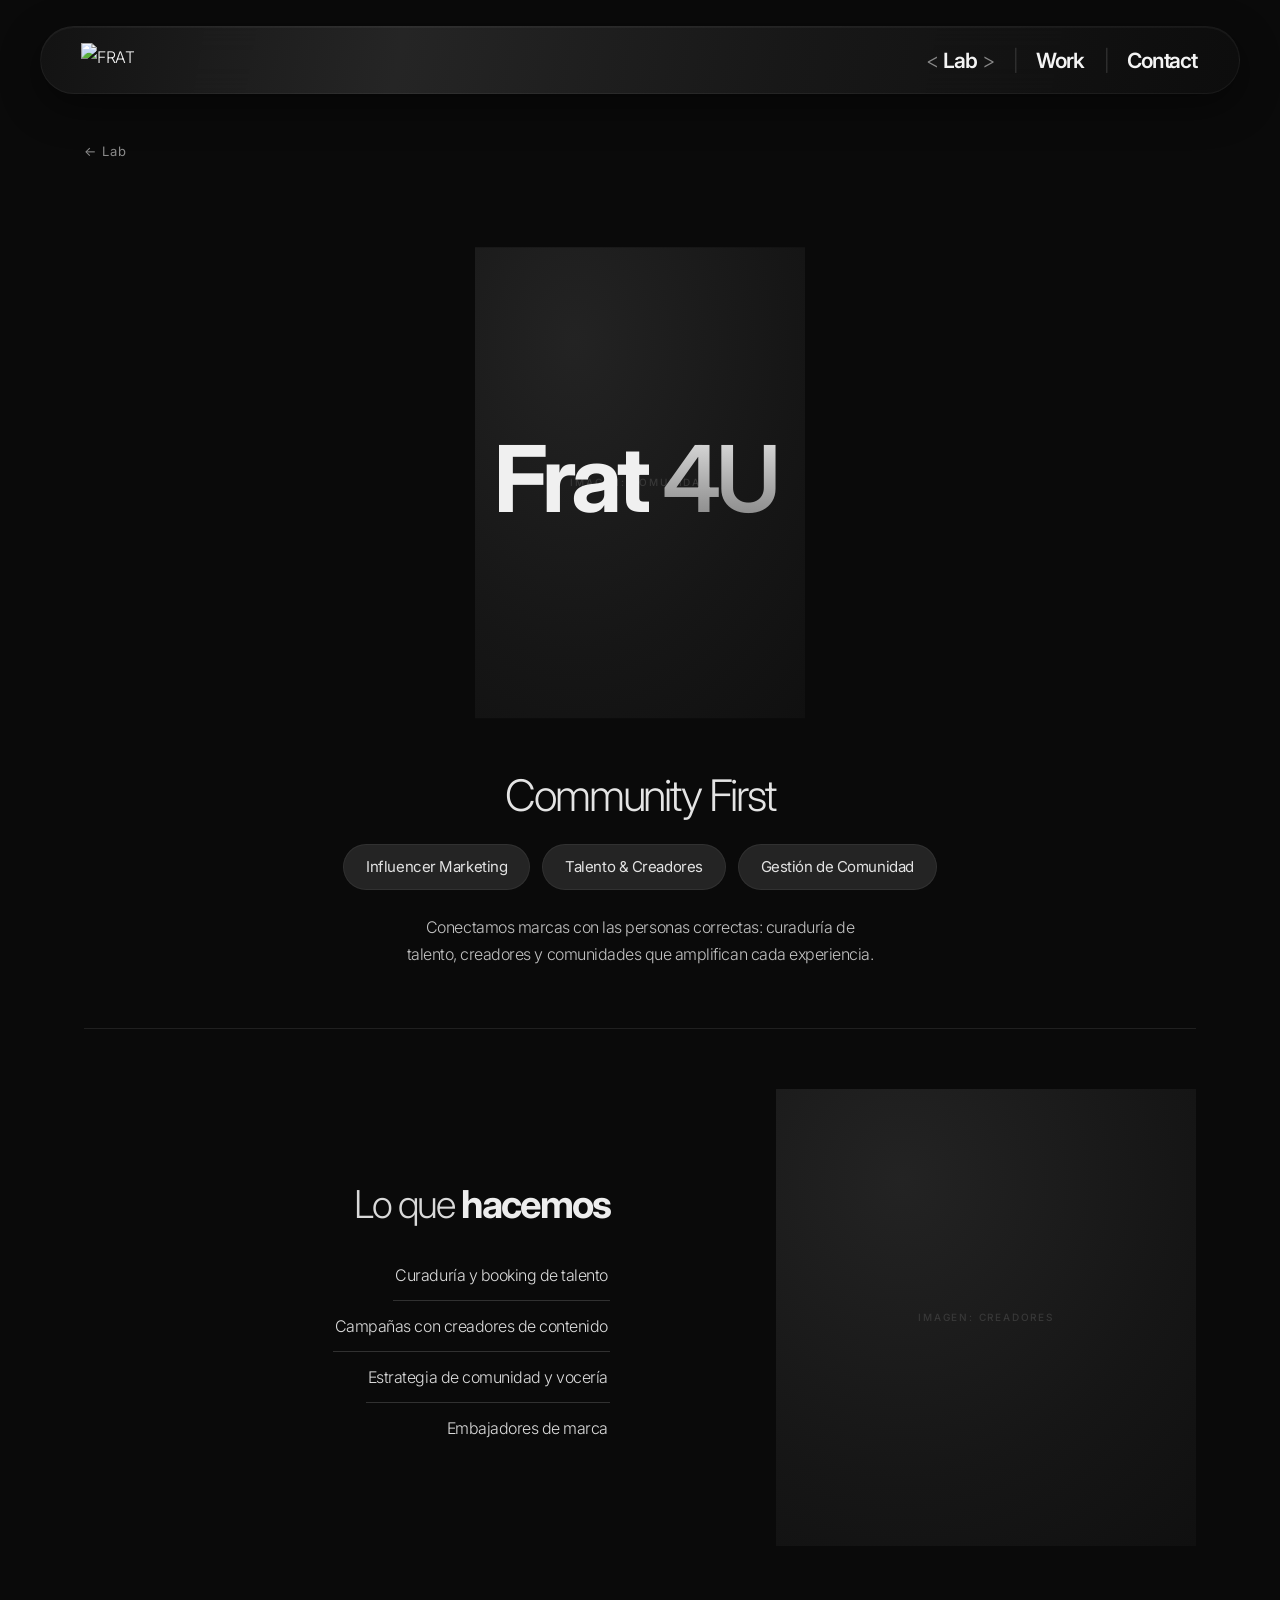
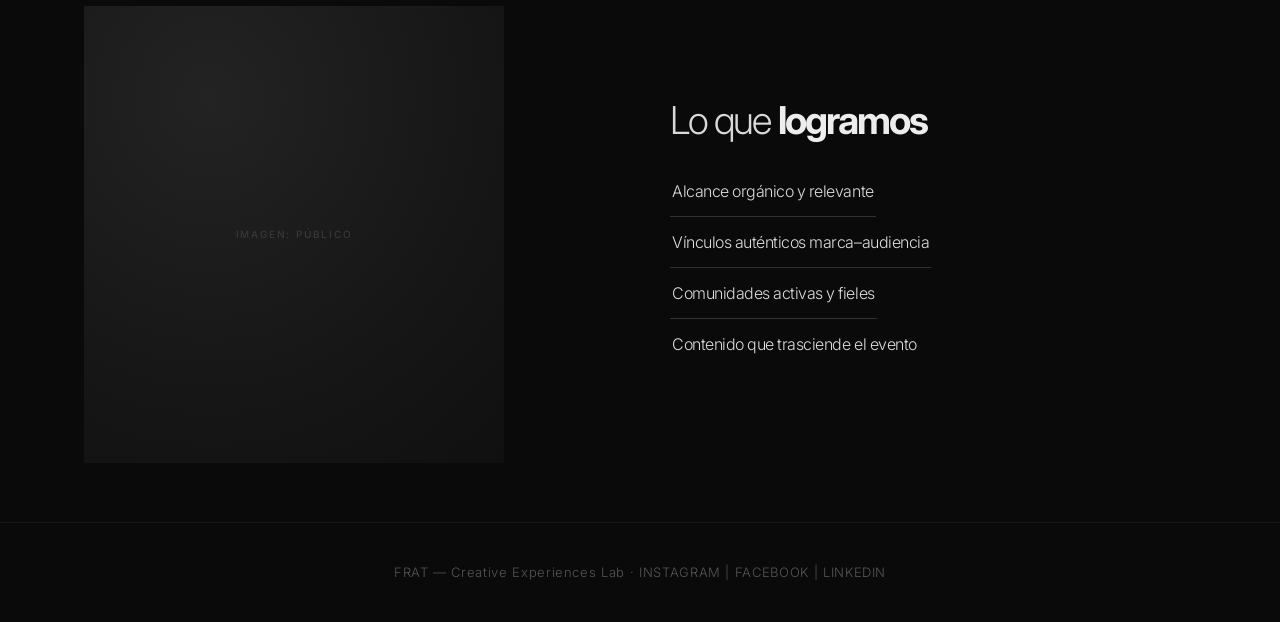
==== lab-4u.html @ 3ee9a026 "Add files via upload" ====
<!DOCTYPE html>
<html lang="es">
<head>
<meta charset="UTF-8" />
<meta name="viewport" content="width=device-width, initial-scale=1.0" />
<title>FRAT — Lab · 4U</title>
<link rel="stylesheet" href="styles.css" />
</head>
<body>

  <header class="topbar">
    <div class="barpill">
      <!-- LOGO FRAT — topbar -->
      <a href="index.html" class="brandlogo"><img src="assets/logo-white.png" alt="FRAT" /></a>
      <nav class="navlinks">
        <a href="lab.html" class="active">Lab</a><span class="sep">|</span>
        <a href="work.html">Work</a><span class="sep">|</span>
        <a href="contact.html">Contact</a>
      </nav>
      <button class="menu-btn" aria-label="Abrir menú">Menu</button>
    </div>
  </header>

  <div class="menu-fullscreen" aria-hidden="true">
    <button class="menu-catcher" aria-label="Cerrar menú" tabindex="-1"></button>
    <div class="menu-left">
      <div class="top">
        <!-- LOGO FRAT — menú fullscreen -->
        <img src="assets/logo-white.png" alt="FRAT" class="logo-img" />
        <button class="close-btn">CLOSE</button>
      </div>
      <nav class="menu-nav">
        <div class="block">
          <div class="m-item"><span class="num">01</span><a href="lab.html" class="t">Lab</a></div>
          <div class="m-sub">
            <a href="lab-events.html">Events</a>
            <a href="lab-artelier.html">Artelier</a>
            <a href="lab-4u.html">4U</a>
            <a href="lab-xp.html">XP</a>
          </div>
        </div>
        <div class="block"><div class="m-item"><span class="num">02</span><a href="work.html" class="t">Work</a></div></div>
        <div class="block"><div class="m-item"><span class="num">03</span><a href="contact.html" class="t">Contact</a></div></div>
      </nav>
      <div class="social-row">
        <a href="#">INSTAGRAM</a> <span>|</span>
        <a href="#">FACEBOOK</a> <span>|</span>
        <a href="#">LINKEDIN</a>
      </div>
    </div>
  </div>


  <!-- ===== FRAT 4U (sin referencia — patrón Artelier) ===== -->
  <div class="lab-back"><a class="back-link" href="lab.html">← Lab</a></div>

  <section class="lab-hero">
    <!-- IMAGEN HERO 4U — comunidad / creadores (portrait) -->
    <div class="ph img" data-label="Imagen: comunidad"></div>
    <h1 class="title"><span class="light">Frat</span> <span class="dim">4U</span></h1>
  </section>

  <div class="wrap lab-intro">
    <h2>Community First</h2>
    <div class="tags">
      <span class="tag">Influencer Marketing</span>
      <span class="tag">Talento &amp; Creadores</span>
      <span class="tag">Gestión de Comunidad</span>
    </div>
    <p class="lead">Conectamos marcas con las personas correctas: curaduría de talento, creadores y comunidades que amplifican cada experiencia.</p>
  </div>

  <div class="wrap"><div class="divider" style="margin-top:50px;"></div></div>

  <div class="wrap feature">
    <div>
      <h3 class="list-title" style="text-align:right;">Lo que <b>hacemos</b></h3>
      <div class="ulist r">
        <span>Curaduría y booking de talento</span>
        <span>Campañas con creadores de contenido</span>
        <span>Estrategia de comunidad y vocería</span>
        <span>Embajadores de marca</span>
      </div>
    </div>
    <!-- IMAGEN 4U HACEMOS — creadores (portrait) -->
    <div class="ph img r" data-label="Imagen: creadores"></div>
  </div>

  <div class="wrap feature" style="padding-top:0;">
    <!-- IMAGEN 4U LOGRAMOS — público (portrait) -->
    <div class="ph img" data-label="Imagen: público"></div>
    <div>
      <h3 class="list-title">Lo que <b>logramos</b></h3>
      <div class="ulist">
        <span>Alcance orgánico y relevante</span>
        <span>Vínculos auténticos marca–audiencia</span>
        <span>Comunidades activas y fieles</span>
        <span>Contenido que trasciende el evento</span>
      </div>
    </div>
  </div>

  <footer class="simple">FRAT — Creative Experiences Lab · INSTAGRAM | FACEBOOK | LINKEDIN</footer>
  <script src="app.js"></script>
</body>
</html>
---- styles.css ----
/* ============================================================
   FRAT — Creative Experiences Lab
   Design System · refinamiento editorial (refs: /refs/*.jpg + brief UX)
   ============================================================
   Typography:
     Titles  → Inter SemiBold 600 | tracking -0.05em | aire editorial
     Display → Inter Bold 700 (titulares gigantes, incl. wordmark hero)
     Text    → Inter Light 300 | tracking -0.03em | line-height amplio
   Color: monocromo estricto (negro / blanco / grises).
   Énfasis sin color: dispositivos tipográficos < contenido >.
   ============================================================ */

@font-face {
  font-family: 'Inter';
  src: url('fonts/Inter-Variable.ttf') format('truetype-variations'),
       url('fonts/Inter-Variable.ttf') format('truetype');
  font-weight: 100 900;
  font-style: normal;
  font-display: swap;
}

:root {
  /* Color */
  --black: #0a0a0a;
  --black-2: #0d0d0d;
  --dark: #141414;
  --dark-2: #1a1a1a;
  --dark-3: #222222;
  --white: #f4f4f4;
  --white-soft: #d6d6d6;
  --gray: #8a8a8a;
  --gray-dim: #5e5e5e;
  /* acento neutro (sustituye al dorado retirado del sistema) */
  --accent: #d6d6d6;

  /* Typography tokens — tracking relajado para ritmo editorial */
  --ls-title: -0.05em;
  --ls-text: -0.03em;
  --lh-title: 1.9;
  --lh-text: 1.75;
  --fw-title: 600;
  --fw-text: 300;


  /* Layout */
  --wrap: 1200px;
  --pad: 44px;
  --ease: cubic-bezier(.22,1,.36,1);

  /* Legacy alias */
  --ls: var(--ls-title);
}

/* ============ RESET ============ */
*, *::before, *::after { margin: 0; padding: 0; box-sizing: border-box; }
html { scroll-behavior: smooth; }

body {
  font-family: 'Inter', sans-serif;
  font-weight: var(--fw-text);
  background: var(--black);
  color: var(--white);
  letter-spacing: var(--ls-text);
  line-height: var(--lh-text);
  -webkit-font-smoothing: antialiased;
  -moz-osx-font-smoothing: grayscale;
}

a { color: inherit; text-decoration: none; }
img { display: block; max-width: 100%; }
button { font-family: inherit; }

/* ============ Utility ============ */
.wrap { max-width: var(--wrap); margin: 0 auto; padding: 0 var(--pad); }
.section { padding-block: 110px; }
.divider { border-top: 1px solid rgba(255,255,255,0.09); }
.center { text-align: center; }
.chev {
  text-align: center; color: #777; font-size: 26px; margin: 38px 0;
  letter-spacing: 0; line-height: 1;
}

/* ============ Placeholder (fotos no disponibles — NO inventar) ============ */
.ph {
  background: radial-gradient(120% 120% at 30% 20%, #232323 0%, #161616 55%, #0e0e0e 100%);
  position: relative; overflow: hidden;
}
.ph::after {
  content: attr(data-label);
  position: absolute; inset: 0;
  display: flex; align-items: center; justify-content: center;
  font-size: 10px; font-weight: 500; letter-spacing: 0.18em;
  text-transform: uppercase; color: #383838; text-align: center; padding: 8px;
}

.logo-img { height: 38px; width: auto; display: block; }

/* Imágenes reales que sustituyen a un placeholder .ph.img:
   llenan exactamente la misma caja (mismo tamaño/posición). */
img.img { object-fit: cover; width: 100%; height: 100%; display: block; }


/* ================================================================
   TYPOGRAPHY — globals
   ================================================================ */
h1, h2, h3, .h-big, .page-title, .cred-title,
.proj-title, .awards-big, .gallery-title, .hl-title,
.lab-hero .title, .list-title {
  font-weight: var(--fw-title);
  letter-spacing: var(--ls-title);
  line-height: var(--lh-title);
}

p, .lead, .lead-sub, .mini-list, .cred-card p,
.awards-desc, .proj-meta, .legal span {
  font-weight: var(--fw-text);
  letter-spacing: var(--ls-text);
  line-height: var(--lh-text);
}


/* ================================================================
   TOP NAVIGATION BAR  (ref: WEB_home, WEB_Contact, WEB_evento)
   Pill flotante: logo izq · Lab | Work | Contact der.
   ================================================================ */
.topbar {
  position: sticky; top: 0; z-index: 60;
  padding: 26px 40px;
}
.topbar.over { position: absolute; top: 0; left: 0; right: 0; z-index: 70; }

.barpill {
  display: flex; justify-content: space-between; align-items: center;
  padding: 16px 40px;
  border-radius: 60px;
  background: linear-gradient(100deg,
    rgba(20,20,20,.94) 0%,
    rgba(42,42,42,.86) 30%,
    rgba(26,26,26,.88) 62%,
    rgba(14,14,14,.92) 100%);
  border: 1px solid rgba(255,255,255,0.05);
  box-shadow: 0 12px 40px rgba(0,0,0,0.45), inset 0 1px 0 rgba(255,255,255,0.04);
  backdrop-filter: blur(16px);
  -webkit-backdrop-filter: blur(16px);
}

/* LOGO FRAT — barra de navegación (assets/logo-white.png) */
.barpill .brandlogo { display: inline-flex; align-items: center; cursor: pointer; }
.barpill .brandlogo img { height: 34px; width: auto; transition: opacity .2s; }
.barpill .brandlogo:hover img { opacity: .8; }

.barpill .navlinks {
  display: flex; align-items: center; gap: 18px;
  font-size: 21px;
  font-weight: var(--fw-title);
  letter-spacing: var(--ls-title);
  line-height: 1;
}
.barpill .navlinks a { color: var(--white); transition: color .15s, opacity .15s; padding-right: .08em; }
.barpill .navlinks a:hover { opacity: .65; }
/* estado activo: dispositivo tipográfico < link > en lugar de color */
.barpill .navlinks a.active::before { content: '< '; color: #8a8a8a; font-weight: 300; }
.barpill .navlinks a.active::after { content: ' >'; color: #8a8a8a; font-weight: 300; }
.barpill .navlinks .sep { color: rgba(255,255,255,0.22); font-weight: 200; user-select: none; }

/* Botón "Menu" — móvil (ref: WEB_ evento_mobile) */
.menu-btn {
  display: none;
  background: transparent; border: none; cursor: pointer;
  color: var(--white);
  font-size: 20px; font-weight: var(--fw-title);
  letter-spacing: var(--ls-title); line-height: 1;
}


/* ================================================================
   MENÚ FULLSCREEN  (ref: WEB_home_menu + WEB_ Burguer menu_mobile)
   Panel blanco izquierdo ~37.5%; el resto deja ver la página.
   ================================================================ */
.menu-fullscreen {
  position: fixed; inset: 0; z-index: 200;
  pointer-events: none;
  visibility: hidden;
  transition: visibility 0s .6s;
}
.menu-fullscreen.open {
  pointer-events: auto; visibility: visible;
  transition: visibility 0s 0s;
}

/* zona derecha: clic para cerrar (la página queda visible detrás) */
.menu-catcher {
  position: absolute; inset: 0;
  background: transparent; border: none; cursor: default;
}

.menu-left {
  position: absolute; top: 0; left: 0; bottom: 0;
  width: 37.5%; min-width: 480px;
  background: #fafafa;
  color: #0d0d0d;
  padding: 44px 56px 40px;
  display: flex; flex-direction: column;
  transform: translateX(-102%);
  transition: transform .6s var(--ease);
  box-shadow: 40px 0 90px rgba(0,0,0,.35);
}
.menu-fullscreen.open .menu-left { transform: translateX(0); }

.menu-left .top { display: flex; justify-content: space-between; align-items: flex-start; }
/* LOGO FRAT — menú (negro sobre panel blanco) */
.menu-left .top .logo-img { height: 56px; filter: brightness(0); }
.menu-left .top .close-btn {
  font-weight: var(--fw-title); font-size: 17px;
  letter-spacing: .04em; cursor: pointer;
  color: #b9b9b9;
  background: none; border: none;
  margin-top: 14px;
  transition: color .2s;
}
.menu-left .top .close-btn:hover { color: #0d0d0d; }

.menu-left .menu-nav { margin-top: 12vh; flex: 1; }
.menu-left .menu-nav .block + .block { margin-top: 26px; }

.menu-left .m-item { display: flex; align-items: flex-start; gap: 20px; }
.menu-left .m-item .num {
  font-size: 26px; font-weight: 300; color: #c4c4c4;
  letter-spacing: var(--ls-text); margin-top: 22px; line-height: 1;
}
.menu-left .m-item .t {
  font-size: clamp(58px, 6vw, 86px);
  font-weight: 700;
  line-height: .98;
  letter-spacing: var(--ls-title);
  color: #0d0d0d;
  padding-right: .1em;
  transition: color .2s;
}
.menu-left .m-item .t:hover { color: #6f6f6f; }

.menu-left .m-sub {
  margin-left: 46px; margin-top: 8px;
  display: flex; flex-direction: column; gap: 4px;
}
.menu-left .m-sub a {
  font-size: 23px;
  font-weight: 500;
  letter-spacing: -0.02em;
  text-transform: uppercase;
  color: #111;
  width: fit-content;
  line-height: 1.35;
  transition: color .15s;
}
.menu-left .m-sub a:hover { color: #8a8a8a; }

.menu-left .social-row {
  margin-top: auto;
  display: flex; gap: 16px; align-items: center;
  font-weight: 400; font-size: 17px; letter-spacing: .02em;
  color: #c0c0c0;
}
.menu-left .social-row span { color: #d8d8d8; font-weight: 200; }
.menu-left .social-row a { color: #c0c0c0; transition: color .2s; }
.menu-left .social-row a:hover { color: #0d0d0d; }


/* ================================================================
   HOME — HERO  (ref: WEB_home)
   ================================================================ */
/* Hero a pantalla completa: la imagen de fondo cubre el 100% del viewport */
.home-hero {
  position: relative;
  height: 100vh;
  height: 100svh;
  min-height: 600px;
  overflow: hidden;
}
/* IMAGEN FONDO HERO — cubre todo (object-fit:cover si se usa <img>) */
.home-hero .bg { position: absolute; inset: 0; background-size: cover; background-position: center; }
/* Tratamiento de contraste: scrim superior (nav) + claridad central +
   degradado inferior + viñeta. Garantiza legibilidad con cualquier foto. */
.home-hero .bg::after {
  content: '';
  position: absolute; inset: 0;
  background:
    linear-gradient(to bottom,
      rgba(10,10,10,.58) 0%,
      rgba(10,10,10,.18) 26%,
      rgba(10,10,10,.30) 58%,
      rgba(10,10,10,.92) 100%),
    radial-gradient(125% 85% at 50% 46%, transparent 38%, rgba(10,10,10,.50) 100%);
}
/* Lockup unificado y centrado: wordmark + tagline como una sola
   composición, equilibrada en el centro exacto del hero */
.home-hero .hero-lockup {
  position: absolute;
  left: clamp(20px, 4vw, 80px); right: clamp(20px, 4vw, 80px);
  top: 52%;                         /* centrado óptico (no matemático) */
  transform: translateY(-50%);
  z-index: 2;
  display: flex;
  justify-content: center;
  align-items: flex-end;
  gap: clamp(44px, 7vw, 130px);
}
/* Wordmark Inter — sólido, nítido, anclaje visual de la homepage */
.home-hero .giant {
  font-size: clamp(140px, 21vw, 320px);
  font-weight: 700;
  line-height: .8;
  letter-spacing: var(--ls-title);
  color: #f0f0f0;
  user-select: none;
  padding-right: .08em;
}
.home-hero .tagline {
  max-width: 320px;
  padding-bottom: clamp(14px, 2.6vw, 44px);
}
.home-hero .tagline h2 {
  font-size: clamp(24px, 2.1vw, 31px);
  font-weight: var(--fw-title);
  line-height: 1.16;
  letter-spacing: var(--ls-title);
}
.home-hero .tagline p {
  margin-top: 14px;
  font-size: 13.5px;
  line-height: 1.7;
  color: #bdbdbd;
}
.home-hero .chev-link {
  position: absolute;
  left: 50%; bottom: 30px;          /* invitación clara a seguir bajando */
  transform: translateX(-50%);
  z-index: 3;
  color: rgba(255,255,255,.4);
  font-size: 30px; line-height: 1;
  transition: color .2s;
}
.home-hero .chev-link:hover { color: rgba(255,255,255,.8); }

/* ================================================================
   HOME — THIS IS FRAT  (split inmersivo 35% contenido / 65% imagen)
   Manifiesto editorial: tipografía protagonista + fotografía a sangre.
   ================================================================ */
/* Conjunto texto+imagen centrado en la página, con separación moderada
   entre ambos (no pegados a los bordes). */
.this-frat {
  display: flex;
  align-items: center;
  justify-content: center;
  gap: clamp(48px, 6vw, 110px);
  max-width: 1240px;
  margin: 0 auto;
  padding-inline: var(--pad);
  min-height: 86vh;
}
/* Bloque de texto: ancho suficiente para titular en 1 línea / cuerpo en 2. */
.this-frat .tf-content {
  flex: 0 1 640px;
  max-width: 640px;
}
.this-frat .head { display: flex; align-items: center; gap: 26px; }
/* LOGO THIS IS FRAT — assets/logo-white.png */
.this-frat .head .logo-img { height: 54px; }
.this-frat h2 {
  font-size: clamp(52px, 5.4vw, 92px);
  font-weight: var(--fw-text);
  color: #b9b9b9;
  line-height: 1;
  white-space: nowrap;
}
.this-frat h2 b { font-weight: 700; color: #ededed; }
.this-frat .lead-strong {
  font-size: clamp(19px, 1.7vw, 25px);
  font-weight: var(--fw-title);
  letter-spacing: var(--ls-title);
  line-height: 1.65;
  margin-top: clamp(30px, 4vh, 50px);
  color: #f0f0f0;
  width: max-content;         /* titular en 1 sola línea cuando cabe */
  max-width: 100%;            /* envuelve solo si la columna es muy estrecha */
}
.this-frat .lead-sub {
  font-size: 16px;
  line-height: 1.6;           /* interlineado más ajustado (antes 2) */
  letter-spacing: -0.02em;
  color: #a8a8a8;
  margin-top: 10px;           /* agrupado junto al titular, como la referencia */
  max-width: 600px;           /* cuerpo en 2 líneas en escritorio */
}
/* IMAGEN THIS IS FRAT — fotografía contenida (marco editorial),
   centrada verticalmente, con márgenes visibles en los 4 lados.
   Ocupa ~65% del área derecha; no es un panel a sangre. */
.this-frat .tf-media {
  position: relative;
  flex: 0 0 auto;
  width: clamp(340px, 32vw, 440px);
}
.this-frat .tf-media .img {
  position: relative;
  width: 100%;
  aspect-ratio: 4 / 5;
  height: auto;            /* conserva la proporción aunque sea <img class="img"> */
  will-change: transform;
}

/* ================================================================
   HOME — CREDENCIALES  (5 tarjetas full-width)
   ================================================================ */
.cred-title {
  text-align: center;
  font-size: clamp(56px, 8.5vw, 110px);
  font-weight: 700;
  color: #d4d4d4;
  padding: 40px 0 56px;
  line-height: 1;
}
/* Carrusel infinito de credenciales: pausa al hover, scale sutil.
   Sistema uniforme: TODAS las tarjetas miden lo mismo aunque el
   texto ocupe una o dos líneas (zona de caption de altura fija). */
.cred-strip { padding: 0 0 50px; }
.cred-card {
  position: relative;
  border-radius: 6px;
  overflow: hidden;
  background: var(--dark-2);
  width: clamp(250px, 23vw, 330px);
  height: 392px;
  flex: none;
  display: flex; flex-direction: column;
  transition: transform .55s var(--ease);
}
.cred-card:hover { transform: scale(1.035); }
.cred-card .img { flex: 1; min-height: 0; }
.cred-card p {
  height: 122px;
  flex: none;
  display: flex; align-items: center; justify-content: center;
  padding: 0 26px;
  font-size: 12.5px;
  line-height: 1.9;
  letter-spacing: -0.01em;
  color: #9d9d9d;
  text-align: center;
  background: #121212;
}
.cred-card p b { color: #e8e8e8; font-weight: 600; }

/* ================================================================
   HOME — FRIENDS & FAMILY  (muro de marcas vivo, 3 filas infinitas)
   ================================================================ */
.ff-wall { padding-block: 130px 140px; overflow: hidden; }
.ff-wall .ff-head {
  display: flex; justify-content: space-between; align-items: flex-end;
  gap: 30px; margin-bottom: 80px; flex-wrap: wrap;
}
.ff-wall .ff-kicker {
  font-size: 14px; font-weight: 400;
  letter-spacing: .3em; text-transform: uppercase;
  color: #8a8a8a; line-height: 1.6; max-width: 300px;
}
.ff-wall h2 {
  text-align: right;
  font-size: clamp(58px, 9vw, 118px);
  font-weight: var(--fw-text);
  line-height: .94;
  color: #c9c9c9;
  padding-right: .06em;
}
.ff-wall h2 b { font-weight: 700; color: #f2f2f2; }

/* ----------------------------------------------------------------
   SISTEMA DE MARCAS — slots de logo (74 marcas en 3 carruseles)
   Cada .brand-slot tiene una CAJA UNIFORME (mismo footprint para
   todos); la imagen se ajusta con object-fit:contain sin deformar.
   Para añadir una marca: clonar un <span class="brand-slot"> con su
   <img src="assets/brands/<CATEGORIA>/...webp">. Sin tocar JS.
   ---------------------------------------------------------------- */
.brand-row + .brand-row { margin-top: clamp(26px, 3.2vw, 50px); }
.brand-row .mq-track > .brand-slot { margin-right: clamp(38px, 4.6vw, 82px); }
.brand-slot {
  display: inline-flex; align-items: center; justify-content: center;
  flex: 0 0 auto;
  height: clamp(64px, 6.2vw, 78px);   /* alto de fila (cabe el realce sin recortar) */
  opacity: .68;
  transition: opacity .4s var(--ease), transform .4s var(--ease);
}
.brand-slot:hover { opacity: 1; transform: scale(1.06); }
/* el ancho/alto efectivo de cada logo lo fija app.js (área óptica +
   compensación). max-height 100% evita recortes; fallback contain. */
.brand-slot img {
  max-height: 100%; max-width: 240px; width: auto; height: auto;
  object-fit: contain; display: block;
}

/* ================================================================
   HOME — LAB FRAT
   ================================================================ */
.labfrat {
  display: grid;
  grid-template-columns: 170px 1fr 360px;
  gap: 50px;
  align-items: center;
  padding-block: 110px 140px;
}
.labfrat .label {
  font-size: 24px;
  font-weight: var(--fw-text);
  letter-spacing: var(--ls-text);
  color: #9a9a9a;
}
.labfrat .label b { color: #e6e6e6; font-weight: var(--fw-title); margin-left: 6px; }
.labfrat .list a {
  display: block;
  font-size: clamp(50px, 6.4vw, 92px);
  font-weight: 700;
  line-height: 1.04;
  letter-spacing: var(--ls-title);
  padding-right: .1em;
  transition: color .2s;
}
/* Estado inicial neutro: ningún servicio aparece seleccionado */
.labfrat .list a { color: #7d7d7d; }
.labfrat .list a:hover { color: var(--white); }
.labfrat .img { height: 440px; width: 100%; max-width: 320px; }

/* Área de preview (contenedor derecho): capas que cruzan en fundido */
.labfrat-preview { position: relative; overflow: hidden; }
.labfrat-preview .lf-slide {
  position: absolute; inset: 0; margin: 0;
  opacity: 0; visibility: hidden;
  transition: opacity .55s var(--ease), visibility 0s .55s;
}
.labfrat-preview .lf-slide.is-active {
  opacity: 1; visibility: visible;
  transition: opacity .55s var(--ease), visibility 0s 0s;
}
/* la imagen va POR ENCIMA del placeholder (que queda solo como fallback) */
.labfrat-preview .lf-slide img {
  position: absolute; inset: 0; z-index: 1;
  width: 100%; height: 100%; object-fit: cover; display: block;
}
.labfrat-preview .lf-slide .ph { position: absolute; inset: 0; z-index: 0; }

/* ================================================================
   HOME — CONTACT FOOTER  (banda gris + fila legal)
   ================================================================ */
.contact-foot { padding: 40px 14px 0; }
.contact-foot .band {
  background: linear-gradient(180deg, #1e1e1e 0%, #161616 100%);
  border-radius: 14px 14px 0 0;
  padding: 64px 70px 70px;
  display: flex;
  justify-content: space-between;
  align-items: flex-start;
  gap: 30px;
}
/* LOGO FRAT — footer contact */
.contact-foot .logo-img { height: 52px; margin-top: 14px; }
.contact-foot .c-main { display: flex; align-items: flex-start; gap: 26px; }
.contact-foot h2 {
  font-size: clamp(48px, 5.8vw, 78px);
  font-weight: 700;
  line-height: .95;
  color: #e8e8e8;
}
.contact-foot h2 .thin { font-weight: var(--fw-text); color: #b9b9b9; font-size: .62em; }
.contact-foot h2 .arr { font-weight: 300; color: #cfcfcf; font-size: .55em; vertical-align: .12em; }
.contact-foot .sub {
  font-size: 21px; font-weight: var(--fw-title);
  letter-spacing: var(--ls-title); line-height: 1.2;
  color: #f0f0f0;
  margin-top: 2px;
}
.contact-foot .mail {
  display: flex; align-items: baseline; gap: 12px;
  margin-top: 22px; max-width: 380px;
}
.contact-foot .mail span { font-size: 12px; letter-spacing: .05em; color: #9a9a9a; white-space: nowrap; }
.contact-foot .mail .line {
  flex: 1;
  border: none; border-bottom: 1px solid #555;
  background: transparent; color: var(--white);
  padding: 4px 0;
  font-family: inherit; font-size: 15px;
  letter-spacing: var(--ls-text);
  min-width: 180px;
}
.contact-foot .mail .line:focus { outline: none; border-color: #cfcfcf; }
.contact-foot .social-link {
  font-size: 16px; font-weight: 400;
  letter-spacing: .02em; color: #cfcfcf;
  margin-top: 20px;
  transition: color .15s;
}
.contact-foot .social-link:hover { color: var(--white); }
.contact-foot .legal {
  border-top: 1px solid rgba(255,255,255,.08);
  display: flex; justify-content: space-between;
  gap: 20px; padding: 20px 30px 26px;
  font-size: 12px; color: #8a8a8a;
  flex-wrap: wrap;
  background: #0d0d0d;
}
.contact-foot .legal b { color: #b5b5b5; font-weight: 500; }


/* ================================================================
   LAB — HERO  (ref: WEB_frat events / WEB_frat artelier)
   Imagen portrait centrada + título superpuesto.
   ================================================================ */
.lab-hero { position: relative; text-align: center; padding-block: 90px 10px; }
.lab-hero .img {
  width: min(330px, 64vw);
  aspect-ratio: 0.7;
  margin: 0 auto;
}
.lab-hero .title {
  position: absolute;
  left: 50%; top: 50%;
  transform: translate(-50%, -18%);
  width: 100%;
  font-size: clamp(54px, 7.2vw, 104px);
  font-weight: 700;
  line-height: 1;
  letter-spacing: var(--ls-title);
  white-space: nowrap;
  z-index: 2;
  padding-right: .1em;
}
.lab-hero .title .light { color: #f0f0f0; }
.lab-hero .title .dim {
  font-weight: 600;
  background: linear-gradient(180deg, #e9e9e9 0%, #9a9a9a 70%, #7d7d7d 100%);
  -webkit-background-clip: text; background-clip: text;
  -webkit-text-fill-color: transparent; color: transparent;
}

/* ---- Flagships & Fraternity (two-col) ---- */
.flagship {
  display: grid; grid-template-columns: 1fr 1.15fr;
  gap: 60px; align-items: center;
  padding-block: 100px;
}
.flagship h2 {
  font-size: clamp(34px, 3.6vw, 52px);
  font-weight: var(--fw-text);
  color: #cfcfcf;
  line-height: 1.1;
}
.flagship .lead { margin-top: 28px; }

/* ---- Tag pills ---- */
.tags { display: flex; flex-wrap: wrap; gap: 12px; margin-bottom: 20px; }
.tag {
  background: #242424;
  border: 1px solid rgba(255,255,255,0.06);
  border-radius: 30px; padding: 9px 22px;
  font-size: 15px; font-weight: 400;
  letter-spacing: var(--ls-text);
  color: #e2e2e2;
  white-space: nowrap;
}
.lead { font-size: 19px; line-height: 1.6; color: #d2d2d2; }

/* ---- Centered intro (Flash Connections / Community First…) ---- */
.lab-intro { text-align: center; padding-block: 34px 10px; }
.lab-intro h2 {
  font-size: clamp(30px, 3.4vw, 48px);
  font-weight: var(--fw-text);
  color: #e4e4e4;
  line-height: 1.2;
  margin-bottom: 22px;
}
.lab-intro .tags { justify-content: center; }
.lab-intro .lead { max-width: 480px; margin: 24px auto 0; font-size: 16px; line-height: 1.7; color: #c2c2c2; }

/* ---- Qué ofrecemos / Lo que hacemos / Lo que logramos ---- */
.list-title {
  font-size: clamp(28px, 3vw, 42px);
  font-weight: var(--fw-text);
  color: #d9d9d9;
  line-height: 1.15;
  margin-bottom: 24px;
}
.list-title b { font-weight: 700; color: #ededed; }
.ulist { display: flex; flex-direction: column; }
.ulist span {
  font-size: 16px; font-weight: 300;
  letter-spacing: var(--ls-text);
  color: #dcdcdc;
  padding: 11px 2px;
  border-bottom: 1px solid rgba(255,255,255,0.16);
  width: fit-content;
}
.ulist.r { align-items: flex-end; text-align: right; }
.ulist span:last-child { border-bottom: 0; }

.offer-3col {
  display: grid;
  grid-template-columns: 1fr minmax(280px, 380px) 1fr;
  gap: 44px;
  align-items: center;
  padding-block: 70px;
}
.offer-3col .img { aspect-ratio: 0.78; width: 100%; }

.feature {
  display: grid; grid-template-columns: 1fr 1fr;
  gap: 60px; align-items: center;
  padding-block: 60px;
}
.feature .img { aspect-ratio: 0.92; width: 100%; max-width: 420px; }
.feature .img.r { margin-left: auto; }

/* ---- HIGHLIGHTS  (letras doradas espaciadas sobre tarjetas) ---- */
.hl-zone { position: relative; padding-block: 60px 80px; overflow: hidden; }
/* IMAGEN FONDO HIGHLIGHTS — multitud/concierto oscuro */
.hl-zone .zone-bg {
  position: absolute; inset: 0; z-index: 0;
  opacity: .5;
}
.hl-zone .zone-bg::after {
  content: '';
  position: absolute; inset: 0;
  background: linear-gradient(to bottom, var(--black) 0%, rgba(10,10,10,.55) 30%, rgba(10,10,10,.75) 70%, var(--black) 100%);
}
.hl-zone .wrap { position: relative; z-index: 1; }

.hl-head {
  position: relative;
  text-align: center;
  margin-bottom: -34px;
  z-index: 3;
  pointer-events: none;
}
.hl-title {
  display: inline-block;
  font-size: clamp(28px, 3.4vw, 48px);
  font-weight: 400;
  letter-spacing: 0.78em;
  padding-left: 0.78em;
  line-height: 1;
  background: linear-gradient(100deg, #8a8a8a 0%, #f0f0f0 45%, #8a8a8a 100%);
  -webkit-background-clip: text; background-clip: text;
  -webkit-text-fill-color: transparent; color: transparent;
}
/* dispositivo tipográfico < HIGHLIGHTS > */
.hl-title .hl-brk {
  -webkit-text-fill-color: #6f6f6f; color: #6f6f6f;
  font-weight: 200; font-style: normal;
  letter-spacing: 0; margin: 0 .1em;
}
.hl-grid {
  display: grid; grid-template-columns: repeat(3, 1fr);
  gap: clamp(40px, 9vw, 150px);
  padding-top: 70px;
}
.hl-card { display: block; }
.hl-card .img { aspect-ratio: 0.84; width: 100%; transition: filter .3s; filter: brightness(.92); }
.hl-card:hover .img { filter: brightness(1.05); }
.hl-card .name {
  margin-top: 18px;
  font-size: 19px; font-weight: 300;
  letter-spacing: var(--ls-text);
  color: #ededed;
  display: flex; align-items: baseline; justify-content: space-between;
  line-height: 1.3;
}
.hl-card .name b { font-weight: 700; }
.hl-card .name .arrow {
  color: #bdbdbd; font-weight: 200; font-size: 21px;
  transition: transform .25s;
}
.hl-card:hover .name .arrow { transform: translateX(6px); color: var(--white); }
.hl-card .sub {
  font-size: 11px; font-weight: 400;
  letter-spacing: 0.32em; color: #9a9a9a;
  text-transform: uppercase;
  margin-top: 2px;
}

.btn-ghost {
  display: inline-flex; align-items: center; justify-content: center;
  border: 1px solid rgba(255,255,255,0.35);
  border-radius: 40px; padding: 15px 56px;
  font-size: 17px; font-weight: 300; color: var(--white);
  letter-spacing: var(--ls-text);
  line-height: 1.3;
  transition: .2s;
}
.btn-ghost:hover { background: rgba(255,255,255,0.08); }
.btn-ghost b { font-weight: 700; margin-left: 8px; }


/* ================================================================
   WORK — galería + filtro editorial
   ================================================================ */
.page-title { font-size: clamp(48px, 6vw, 84px); font-weight: 700; line-height: 1; padding: 60px 0 10px; }
.page-sub { color: var(--gray); font-size: 17px; }

/* Encabezado: texto a la izquierda · filtros integrados a la derecha */
.work-head {
  display: flex; justify-content: space-between; align-items: flex-end;
  gap: 40px; flex-wrap: wrap;
  margin-bottom: 54px;
}
.work-head .page-title { padding: 60px 0 12px; }
.work-head .page-sub { margin: 0; max-width: 420px; }

.work-filters {
  display: flex; flex-wrap: wrap;
  gap: 6px 26px; align-items: baseline;
  padding-bottom: 6px;
}
.work-filters .wf {
  background: none; border: none; cursor: pointer;
  font-family: inherit;
  font-size: 16px; font-weight: 400;
  letter-spacing: var(--ls-text);
  color: #6f6f6f;
  padding: 4px 0;
  line-height: 1.2;
  transition: color .25s var(--ease);
  white-space: nowrap;
}
.work-filters .wf:hover { color: #cfcfcf; }
/* activo: dispositivo tipográfico < > (sin color de marca) */
.work-filters .wf.active { color: #f4f4f4; }
.work-filters .wf.active::before { content: '< '; color: #8a8a8a; }
.work-filters .wf.active::after { content: ' >'; color: #8a8a8a; }

.work-grid {
  display: grid; grid-template-columns: repeat(2, 1fr); gap: 30px;
  padding-bottom: 100px;
  transition: opacity .34s var(--ease);
}
.work-grid.is-filtering { opacity: 0; }
.work-empty {
  color: var(--gray); font-size: 16px;
  padding: 10px 0 110px; letter-spacing: var(--ls-text);
}
.work-card { display: block; cursor: pointer; }
.work-card .img { height: 380px; transition: transform .4s var(--ease), filter .4s; filter: brightness(.88); }
.work-card:hover .img { transform: scale(1.01); filter: brightness(1.02); }
.work-card .meta { display: flex; justify-content: space-between; align-items: baseline; margin-top: 16px; gap: 14px; }
.work-card .name { font-size: 25px; font-weight: 300; letter-spacing: var(--ls-text); color: #ededed; }
.work-card .name b { font-weight: 700; }
.work-card .brand { font-size: 12px; font-weight: 400; color: var(--gray); letter-spacing: .28em; text-transform: uppercase; white-space: nowrap; }
.work-card .arrow { color: #999; transition: transform .25s; display: inline-block; }
.work-card:hover .arrow { transform: translateX(6px); color: var(--white); }


/* ================================================================
   PROYECTO — detalle  (ref: WEB_evento / WEB_ evento_mobile)
   ================================================================ */
.proj-head { padding-block: 30px 36px; }
.back-link {
  display: inline-block; margin: 6px 0 0;
  color: var(--gray); font-size: 13px; font-weight: 400;
  letter-spacing: .08em;
}
.back-link:hover { color: var(--white); }

.proj-title-row {
  display: flex; justify-content: space-between; align-items: center;
  gap: 26px; margin-top: 16px; flex-wrap: wrap;
}
.proj-title {
  font-size: clamp(44px, 5.6vw, 80px);
  font-weight: 300;
  line-height: 1;
  letter-spacing: var(--ls-title);
  color: #c9c9c9;
  padding-right: .08em;
}
.proj-title b {
  font-weight: 700;
  background: linear-gradient(180deg, #f4f4f4 0%, #b9b9b9 100%);
  -webkit-background-clip: text; background-clip: text;
  -webkit-text-fill-color: transparent; color: transparent;
}
/* LOGO MARCA PROYECTO — reemplazar por wordmark real */
.proj-brand {
  font-size: clamp(22px, 2.4vw, 34px);
  font-weight: 700; color: #e2e2e2;
  letter-spacing: var(--ls-text);
  white-space: nowrap;
}

.proj-meta {
  display: flex; justify-content: space-between;
  gap: 26px; margin-top: 30px;
  color: #ededed; font-size: 19px; font-weight: 400;
  flex-wrap: wrap; line-height: 1.3;
}
.proj-meta .k {
  color: #8a8a8a; font-weight: 300; font-size: 13px;
  margin-right: 10px;
}

/* hero full-bleed (borde a borde) */
.proj-hero { margin: 0; }
.proj-hero .img { height: clamp(340px, 52vw, 760px); width: 100%; }

.about {
  display: grid; grid-template-columns: 1fr 1.15fr;
  gap: 70px; align-items: start;
  padding-block: 110px;
}
.about .label {
  font-size: 21px; font-weight: var(--fw-title);
  letter-spacing: var(--ls-title); line-height: 1.2;
  color: #f0f0f0;
}
.about .lead { font-size: 16px; line-height: 1.75; color: #cfcfcf; max-width: 560px; }
.about .lead p + p { margin-top: 26px; }

/* Awards (Calle del Sabor) */
.awards {
  display: grid; grid-template-columns: minmax(220px, 340px) 1fr;
  gap: 50px; align-items: center; justify-content: center;
  padding-block: 70px; max-width: 860px; margin: 0 auto;
}
/* IMAGEN TROFEO EFFIE */
.awards .img { aspect-ratio: 1.15; width: 100%; }
.awards-big {
  font-size: clamp(48px, 5.4vw, 76px);
  font-weight: 300; color: #d4d4d4; line-height: 1;
}
.awards-desc { font-size: 14px; line-height: 1.5; color: #b9b9b9; margin: 14px 0 18px; max-width: 380px; }
/* pill de premio — monocromo (antes dorada, retirada del sistema) */
.pill-gold {
  display: inline-block;
  background: linear-gradient(180deg, #f0f0f0, #cfcfcf);
  color: #141414; border-radius: 30px;
  padding: 9px 28px; font-size: 13px; font-weight: 500;
  letter-spacing: var(--ls-text);
}

/* Galería */
.gallery-head {
  display: flex; align-items: center; justify-content: center;
  gap: 24px; position: relative;
  margin-bottom: 44px;
}
.gallery-title {
  font-size: clamp(26px, 3vw, 40px);
  font-weight: 300; color: #d9d9d9; line-height: 1.2;
}
.gallery-title b { font-weight: 700; color: #f0f0f0; }
.gallery-head .proj-brand { position: absolute; right: 0; }
.gallery-head .glogo { height: 30px; opacity: .9; }

.gallery-masonry {
  display: grid;
  grid-template-columns: repeat(12, 1fr);
  gap: 16px;
}
.gallery-masonry .img { width: 100%; height: 100%; min-height: 220px; }
.gallery-masonry .g-a { grid-column: 1 / 5;  grid-row: span 2; min-height: 560px; }
.gallery-masonry .g-b { grid-column: 5 / 9;  min-height: 250px; }
.gallery-masonry .g-c { grid-column: 9 / 12; min-height: 250px; }
.gallery-masonry .g-d { grid-column: 5 / 12; min-height: 330px; }
.gallery-masonry .g-e { grid-column: 1 / 4;  min-height: 420px; }
.gallery-masonry .g-f { grid-column: 4 / 7;  min-height: 420px; }
.gallery-masonry .g-g { grid-column: 7 / 10; min-height: 420px; }
.gallery-masonry .g-full { grid-column: 1 / -1; min-height: 520px; }


/* ================================================================
   CONTACT  (ref: WEB_Contact)
   ================================================================ */
.contact-split {
  position: relative;
  display: grid;
  grid-template-columns: 1fr 37%;
  min-height: 100vh;
}
.contact-split .c-left {
  padding: 150px 0 80px clamp(40px, 7vw, 100px);
  max-width: 720px;
}
.contact-split .kicker {
  font-size: clamp(20px, 2.2vw, 30px);
  font-weight: var(--fw-title);
  letter-spacing: var(--ls-title);
  line-height: 1.2;
  color: #e8e8e8;
}
.contact-split .c-title {
  font-size: clamp(56px, 7vw, 100px);
  font-weight: 600;
  line-height: 1;
  letter-spacing: var(--ls-title);
  background: linear-gradient(180deg, #f0f0f0 0%, #9d9d9d 100%);
  -webkit-background-clip: text; background-clip: text;
  -webkit-text-fill-color: transparent; color: transparent;
  padding-right: .1em;
}
.contact-split .c-title .thin { font-weight: 300; }
.contact-split .c-title .arr {
  -webkit-text-fill-color: #cfcfcf; color: #cfcfcf;
  font-weight: 200; font-size: .5em; vertical-align: .2em; margin-left: .1em;
}
.c-meta {
  display: flex; flex-wrap: wrap; gap: 18px 26px;
  align-items: center;
  margin: 28px 0 36px;
}
.c-meta .cm { display: inline-flex; align-items: center; gap: 10px; }
.c-meta .cm .k { font-size: 13px; color: #9a9a9a; font-weight: 300; }
.c-meta .cm .pill {
  background: #1f1f1f;
  border: 1px solid rgba(255,255,255,.05);
  border-radius: 22px;
  padding: 6px 16px;
  font-size: 13px; color: #d6d6d6; font-weight: 300;
  letter-spacing: var(--ls-text);
  white-space: nowrap;
}

.c-form { max-width: 460px; display: flex; flex-direction: column; gap: 12px; }
.c-form .frow {
  display: flex; align-items: center;
  background: #161616;
  border: 1px solid rgba(255,255,255,.05);
  border-radius: 26px;
  padding: 5px;
}
.c-form .frow .flabel {
  background: #3a3a3a;
  border-radius: 22px;
  padding: 7px 20px;
  font-size: 13px; font-weight: 300; color: #e6e6e6;
  letter-spacing: var(--ls-text);
  white-space: nowrap;
}
.c-form .frow input {
  flex: 1;
  background: transparent; border: none;
  color: var(--white);
  font-family: inherit; font-size: 14px;
  letter-spacing: var(--ls-text);
  padding: 0 16px;
  min-width: 0;
}
.c-form .frow input:focus { outline: none; }
.c-form .farea {
  background: #161616;
  border: 1px solid rgba(255,255,255,.05);
  border-radius: 18px;
  min-height: 110px;
  resize: vertical;
  color: var(--white);
  font-family: inherit; font-size: 14px;
  letter-spacing: var(--ls-text);
  line-height: 1.7;
  padding: 16px 20px;
}
.c-form .farea::placeholder { color: #7a7a7a; }
.c-form .farea:focus { outline: none; border-color: rgba(255,255,255,.15); }

/* Botón de envío — acción primaria inequívoca (jerarquía sin color):
   relleno blanco, tipografía fuerte, mayor escala, motion al hover. */
.c-form .fsubmit {
  align-self: flex-start;
  margin-top: 10px;
  display: inline-flex; align-items: center; gap: 16px;
  background: var(--white);
  color: #0d0d0d;
  border: 1px solid var(--white);
  border-radius: 40px;
  padding: 18px 46px;
  font-family: inherit;
  font-size: 16px; font-weight: 700;
  letter-spacing: var(--ls-title);
  line-height: 1;
  cursor: pointer;
  transition: background .35s var(--ease), color .35s var(--ease),
              transform .35s var(--ease), box-shadow .35s var(--ease);
}
.c-form .fsubmit .ar { font-weight: 300; transition: transform .35s var(--ease); }
.c-form .fsubmit:hover {
  background: transparent;
  color: var(--white);
  transform: translateY(-2px);
  box-shadow: 0 16px 40px rgba(0,0,0,.4);
}
.c-form .fsubmit:hover .ar { transform: translateX(7px); }
.c-form .fsubmit.is-sent {
  background: transparent; color: #9a9a9a;
  border-color: rgba(255,255,255,.25);
  pointer-events: none; transform: none; box-shadow: none;
}
.c-form .fsubmit.is-sent .ar { transform: none; }

.contact-split .c-right { position: relative; overflow: hidden; }
/* IMAGEN FONDO CONTACTO — bokeh luces cálidas */
.contact-split .c-right .bgph { position: absolute; inset: 0; }
.contact-split .c-right .stack {
  position: absolute;
  left: -18%; top: 26%;
  width: 56%;
  display: flex; flex-direction: column;
  z-index: 2;
}
/* IMAGEN CONTACTO 01 / IMAGEN CONTACTO 02 */
.contact-split .c-right .stack .ph { aspect-ratio: 0.72; width: 100%; }


/* ================================================================
   BACK TO TOP — botón flotante con anillo de progreso de scroll
   (inyectado por app.js en todas las páginas)
   ================================================================ */
.to-top {
  position: fixed;
  right: clamp(18px, 2.5vw, 36px);
  bottom: clamp(18px, 2.5vw, 36px);
  z-index: 120;
  width: 52px; height: 52px;
  display: grid; place-items: center;
  background: rgba(18,18,18,.62);
  border: 1px solid rgba(255,255,255,.12);
  border-radius: 50%;
  color: var(--white);
  cursor: pointer;
  -webkit-backdrop-filter: blur(8px);
  backdrop-filter: blur(8px);
  opacity: 0; visibility: hidden;
  transform: translateY(14px);
  transition: opacity .4s var(--ease), transform .4s var(--ease),
              visibility 0s .4s, border-color .25s var(--ease);
}
.to-top.show {
  opacity: 1; visibility: visible; transform: none;
  transition: opacity .4s var(--ease), transform .4s var(--ease),
              visibility 0s 0s, border-color .25s var(--ease);
}
.to-top:hover { border-color: rgba(255,255,255,.42); background: rgba(26,26,26,.78); }
.to-top:focus-visible { outline: 2px solid rgba(255,255,255,.55); outline-offset: 3px; }

/* anillo de progreso (rotado para iniciar arriba) */
.to-top .tt-ring {
  position: absolute; inset: 0;
  width: 100%; height: 100%;
  transform: rotate(-90deg);
  pointer-events: none;
}
.to-top .tt-track { fill: none; stroke: rgba(255,255,255,.14); stroke-width: 2; }
.to-top .tt-prog {
  fill: none; stroke: var(--white); stroke-width: 2; stroke-linecap: round;
  transition: stroke-dashoffset .12s linear;
}
/* flecha minimalista */
.to-top .tt-arrow {
  position: relative;
  width: 16px; height: 16px;
  fill: none; stroke: var(--white); stroke-width: 1.8;
  stroke-linecap: round; stroke-linejoin: round;
  transition: transform .3s var(--ease);
}
.to-top:hover .tt-arrow { transform: translateY(-2px); }


/* ================================================================
   FOOTER simple (páginas internas)
   ================================================================ */
footer.simple {
  border-top: 1px solid rgba(255,255,255,0.06);
  padding: 38px 40px;
  text-align: center; color: #555; font-size: 13px; letter-spacing: 0.05em;
}


/* ================================================================
   RESPONSIVE  (refs móviles: WEB_ Burguer menu_mobile, WEB_ evento_mobile)
   ================================================================ */
@media (max-width: 1100px) {
  .labfrat { grid-template-columns: 1fr; gap: 36px; }
  .labfrat .img { max-width: 100%; height: 380px; }
  .offer-3col { grid-template-columns: 1fr; gap: 36px; }
  .ulist.r { align-items: flex-start; text-align: left; }
}

@media (max-width: 900px) {
  :root { --pad: 24px; }

  .topbar { padding: 14px 16px; }
  .barpill { padding: 13px 26px; border-radius: 40px; }
  .barpill .navlinks { display: none; }
  .menu-btn { display: inline-block; }
  .barpill .brandlogo img { height: 28px; }

  /* Menú móvil: panel blanco a pantalla completa (ref Burguer_menu_mobile) */
  .menu-left {
    width: 100%; min-width: 0;
    padding: 34px 30px 46px;
  }
  .menu-left .top .logo-img { height: 48px; }
  .menu-left .menu-nav { margin-top: 18vh; }
  .menu-left .m-item .t { font-size: clamp(54px, 15vw, 76px); }
  .menu-left .m-item .num { font-size: 22px; margin-top: 18px; }
  .menu-left .m-sub a { font-size: 20px; }
  .menu-left .social-row { justify-content: center; font-size: 15px; }

  /* Home */
  .home-hero { height: 100vh; height: 100svh; min-height: 540px; max-height: none; }
  .home-hero .hero-lockup {
    flex-direction: column;
    align-items: center;
    text-align: center;
    gap: 34px;
    top: 50%;
  }
  .home-hero .giant { font-size: clamp(110px, 28vw, 170px); }
  .home-hero .tagline { margin-left: 0; padding-bottom: 0; max-width: 270px; }
  .home-hero .tagline h2 { font-size: 22px; }
  .home-hero .chev-link { bottom: 5%; }
  .this-frat { flex-direction: column; align-items: stretch; gap: 0; min-height: 0; max-width: none; padding-inline: 0; }
  .this-frat .tf-content { flex: none; max-width: none; padding: 80px var(--pad) 40px; }
  .this-frat h2 { white-space: normal; }
  .this-frat .tf-media { width: auto; padding: 0 var(--pad) 70px; }
  .this-frat .tf-media .img { width: 100%; max-width: 460px; margin: 0 auto; }
  .cred-card { width: 252px; height: 348px; }
  .cred-card p { height: 118px; padding: 0 20px; line-height: 1.8; }
  .ff-wall { padding-block: 90px; }
  .ff-wall h2 { text-align: left; }
  .ff-wall .ff-head { margin-bottom: 50px; }
  .brand-row + .brand-row { margin-top: 30px; }
  .contact-foot .band { flex-direction: column; padding: 44px 30px 50px; }
  .contact-foot .c-main { flex-direction: column; gap: 16px; }

  /* Lab */
  .flagship { grid-template-columns: 1fr; gap: 30px; padding-block: 60px; }
  .feature { grid-template-columns: 1fr; gap: 34px; }
  .feature .img, .feature .img.r { margin: 0 auto; max-width: 420px; }
  .hl-grid { grid-template-columns: 1fr; gap: 44px; max-width: 380px; margin: 0 auto; }
  .hl-head { margin-bottom: 0; }
  .hl-title { letter-spacing: .5em; padding-left: .5em; }

  /* Work */
  .work-head { align-items: flex-start; gap: 18px; margin-bottom: 40px; }
  .work-head .page-title { padding: 50px 0 10px; }
  .work-filters { gap: 6px 18px; }
  .work-filters .wf { font-size: 15px; }
  .work-grid { grid-template-columns: 1fr; }

  /* Proyecto (ref WEB_ evento_mobile) */
  .proj-title-row { gap: 14px; }
  .proj-meta { justify-content: flex-start; gap: 16px 22px; font-size: 15px; margin-top: 14px; }
  .proj-meta .k { margin-right: 6px; }
  .proj-hero { padding: 0 var(--pad); }
  .proj-hero .img { height: auto; aspect-ratio: 0.86; max-width: 560px; margin: 0 auto; }
  .about { grid-template-columns: 1fr; gap: 22px; padding-block: 60px; }
  .awards { grid-template-columns: minmax(150px, 220px) 1fr; gap: 26px; }
  .gallery-head { flex-wrap: wrap; gap: 14px; }
  .gallery-head .proj-brand { position: static; }
  .gallery-masonry { grid-template-columns: repeat(6, 1fr); gap: 10px; }
  .gallery-masonry .img { min-height: 0; }
  .gallery-masonry .g-a { grid-column: 1 / 3; grid-row: auto; min-height: 240px; }
  .gallery-masonry .g-b { grid-column: 3 / 5; min-height: 240px; }
  .gallery-masonry .g-c { grid-column: 5 / 7; min-height: 240px; }
  .gallery-masonry .g-d { grid-column: 1 / 7; min-height: 300px; }
  .gallery-masonry .g-e { grid-column: 1 / 3; min-height: 240px; }
  .gallery-masonry .g-f { grid-column: 3 / 5; min-height: 240px; }
  .gallery-masonry .g-g { grid-column: 5 / 7; min-height: 240px; }
  .gallery-masonry .g-full { min-height: 320px; }

  /* Contact */
  .contact-split { grid-template-columns: 1fr; }
  .contact-split .c-left { padding: 130px var(--pad) 60px; }
  .contact-split .c-right { min-height: 70vw; }
  .contact-split .c-right .stack { left: 8%; top: 12%; width: 46%; }
}


/* ================================================================
   MOTION & INTERACTIVE LAYER
   Easing custom, reveals on-scroll, marquees infinitos,
   preview que sigue el cursor, transiciones de página y
   selector de servicios LAB. (Vanilla JS en app.js, sin dependencias)
   ================================================================ */

/* ---- Scroll reveals (app.js asigna data-rvl + --rd stagger) ---- */
[data-rvl] {
  opacity: 0;
  transform: translateY(46px);
  transition:
    opacity 1s var(--ease),
    transform 1s var(--ease);
  transition-delay: var(--rd, 0s);
  will-change: opacity, transform;
}
[data-rvl].in { opacity: 1; transform: none; }

/* ---- Marquee infinito (track duplicado por app.js) ---- */
.marquee { overflow: hidden; position: relative; }
.marquee .mq-track {
  display: flex; align-items: center;
  width: max-content;
  animation: mq-scroll var(--dur, 40s) linear infinite;
  will-change: transform;
}
.marquee[data-reverse] .mq-track { animation-direction: reverse; }
.marquee:hover .mq-track { animation-play-state: paused; }
@keyframes mq-scroll { to { transform: translateX(-50%); } }

.cred-marquee .mq-track { gap: 18px; padding: 4px 0; }

/* ---- Preview flotante que sigue el cursor ----
   Activo en lab.html (.svc-item), Work, Highlights y Credenciales.
   NO se usa en la sección Services de la Home (.labfrat), que tiene
   su propio contenedor de preview a la derecha. ---- */
.cursor-prev {
  position: fixed; left: 0; top: 0; z-index: 150;
  width: min(300px, 24vw);
  pointer-events: none;
  will-change: transform;
}
.cursor-prev .cp-in {
  width: 100%; aspect-ratio: .78;
  position: relative;
  opacity: 0;
  transform: scale(.82) rotate(-2deg);
  transition:
    opacity .4s var(--ease),
    transform .55s var(--ease);
  box-shadow: 0 30px 80px rgba(0,0,0,.55);
  border-radius: 4px; overflow: hidden;
}
.cursor-prev.on .cp-in { opacity: 1; transform: scale(1) rotate(0deg); }
.cursor-prev .ph { position: absolute; inset: 0; }

/* ---- Veil: transición cinematográfica entre páginas ---- */
.veil {
  position: fixed; inset: 0; z-index: 600;
  background: #0a0a0a;
  transform: scaleY(0);
  transform-origin: top center;
  pointer-events: none;
  transition: transform .62s cubic-bezier(.76, 0, .24, 1);
}
.veil.on { transform: scaleY(1); pointer-events: auto; }

/* ================================================================
   LAB — SELECTOR DE SERVICIOS  (pantalla completa, 4 universos)
   ================================================================ */
.svc-screen {
  min-height: 100vh;
  display: flex; flex-direction: column; justify-content: center;
  padding: 150px clamp(30px, 7vw, 110px) 90px;
  position: relative;
}
.svc-kicker {
  font-size: 14px; font-weight: 400;
  letter-spacing: .32em; text-transform: uppercase;
  color: #8a8a8a;
  margin-bottom: 50px;
}
.svc-kicker b { color: #e6e6e6; font-weight: 600; letter-spacing: .32em; }

/* Grid de 4 columnas: número · título · descripción · flecha.
   Todos los elementos comparten el mismo eje vertical (center),
   de modo que al hover la composición se sienta matemáticamente
   alineada. El motion se conserva intacto. */
.svc-item {
  display: grid;
  grid-template-columns: 34px 1fr minmax(0, 300px) 36px;
  align-items: center;
  gap: clamp(18px, 3vw, 44px);
  padding: clamp(20px, 3.4vh, 36px) 0;
  border-bottom: 1px solid rgba(255,255,255,.1);
  position: relative;
  cursor: pointer;
}
.svc-item:first-of-type { border-top: 1px solid rgba(255,255,255,.1); }
.svc-item .num {
  font-size: 17px; font-weight: 300; color: #666;
  letter-spacing: 0;
  line-height: 1;
  transition: color .4s var(--ease);
}
.svc-item .name {
  font-size: clamp(54px, 8vw, 124px);
  font-weight: 700;
  letter-spacing: var(--ls-title);
  line-height: .95;
  color: #4a4a4a;
  padding-right: .1em;
  transition: color .5s var(--ease), transform .5s var(--ease);
}
.svc-item .desc {
  justify-self: end;
  font-size: 14px; font-weight: 300;
  letter-spacing: var(--ls-text);
  line-height: 1.7;
  color: #9a9a9a;
  text-align: right;
  opacity: 0;
  transform: translateY(12px);
  transition: opacity .5s var(--ease) .06s, transform .5s var(--ease) .06s;
}
.svc-item .arr {
  justify-self: end;
  font-size: 30px; font-weight: 200; color: #888;
  line-height: 1;
  opacity: 0;
  transform: translateX(-12px);
  transition: opacity .4s var(--ease), transform .5s var(--ease), color .3s;
}
.svc-item:hover .name,
.svc-item:focus-visible .name { color: #f4f4f4; transform: translateX(clamp(8px, 1.6vw, 24px)); }
.svc-item:hover .num { color: #f4f4f4; }
.svc-item:hover .desc { opacity: 1; transform: none; }
.svc-item:hover .arr { opacity: 1; transform: translateX(0); color: #f4f4f4; }

.svc-foot {
  margin-top: 60px;
  display: flex; justify-content: space-between; gap: 20px;
  font-size: 13px; letter-spacing: .18em; text-transform: uppercase;
  color: #5e5e5e;
}

/* back-link de las páginas de servicio */
.lab-back { padding: 14px var(--pad) 0; max-width: var(--wrap); margin: 0 auto; }

/* ---- Parallax helpers ---- */
[data-plx] { will-change: transform; }

/* ---- Reduced motion: desactivar todo ---- */
@media (prefers-reduced-motion: reduce) {
  [data-rvl] { opacity: 1; transform: none; transition: none; }
  .marquee .mq-track { animation: none; }
  .cursor-prev { display: none; }
  .veil { transition: none; }
  .to-top, .to-top .tt-prog, .to-top .tt-arrow { transition: none; }
  html { scroll-behavior: auto; }
}

/* ---- Responsive del nuevo layer ---- */
@media (max-width: 900px) {
  .cursor-prev { display: none; }
  .svc-screen { padding: 120px var(--pad) 70px; min-height: 92vh; }
  .svc-kicker { margin-bottom: 34px; }
  .svc-item { display: flex; flex-wrap: wrap; align-items: center; gap: 14px; }
  .svc-item .name { font-size: clamp(44px, 12vw, 70px); }
  .svc-item .desc {
    margin-left: 0; max-width: 100%;
    text-align: left; flex-basis: 100%;
    opacity: 1; transform: none;
    font-size: 13px;
    order: 4;
  }
  .svc-item .arr { opacity: 1; transform: none; margin-left: auto; }
  .svc-foot { flex-direction: column; gap: 8px; }
}
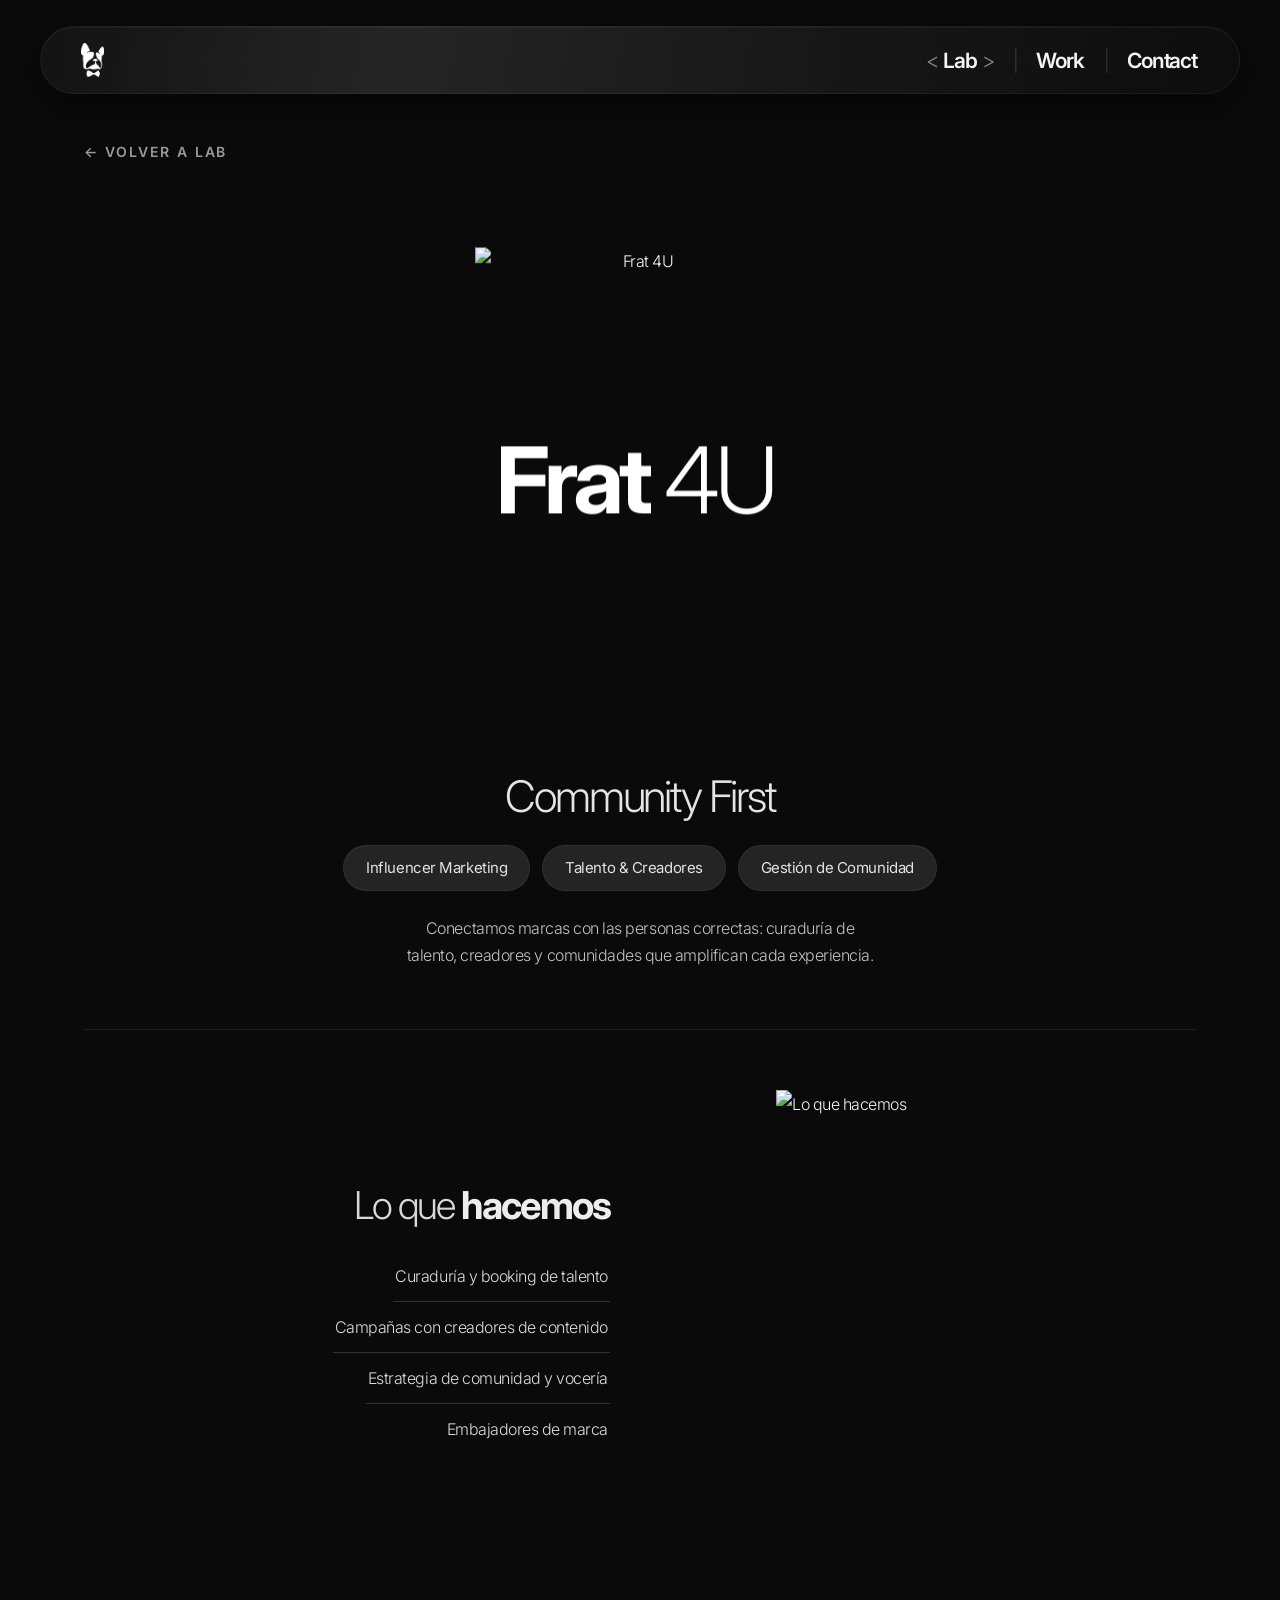
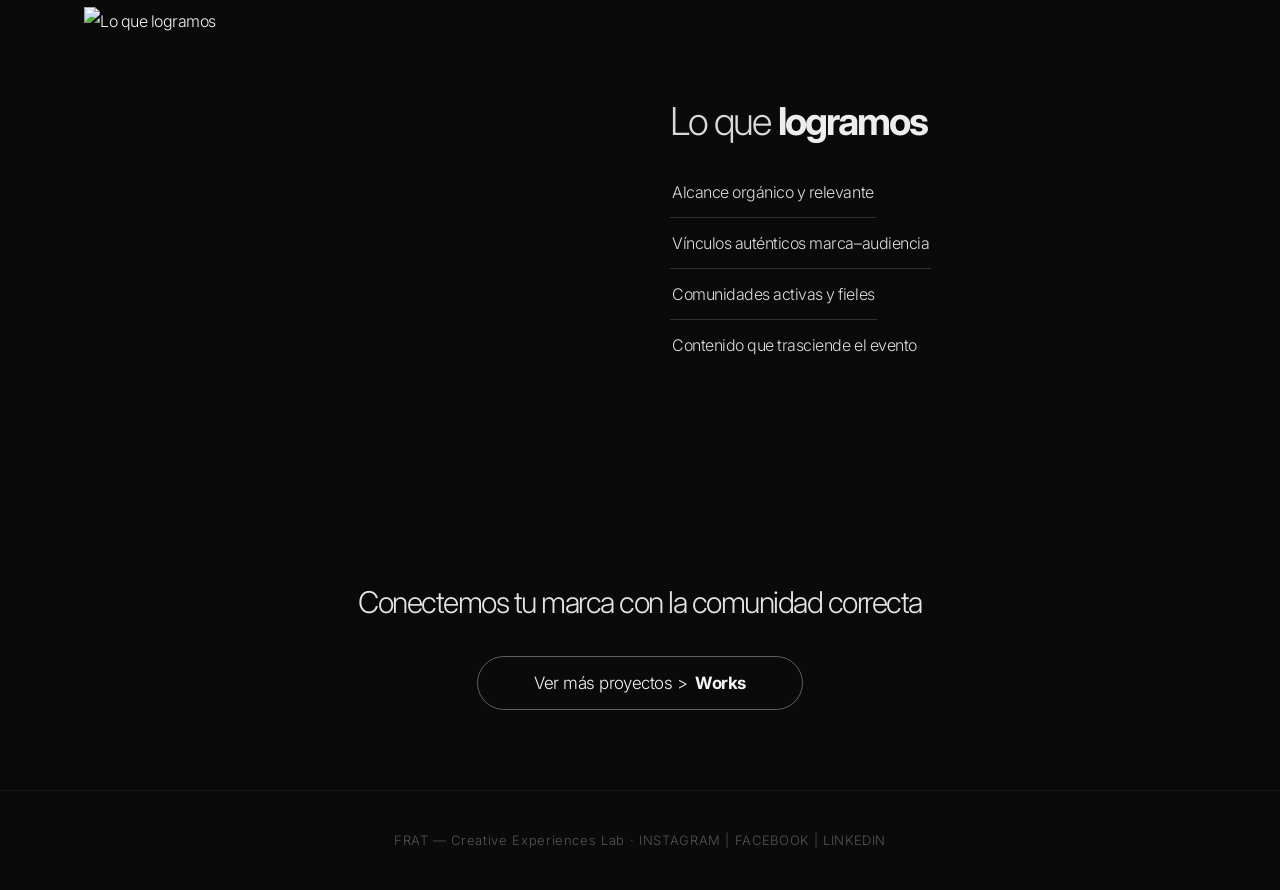
==== commit cd3a6906: "Add files via upload" ====
--- a/lab-4u.html
+++ b/lab-4u.html
@@ -52,11 +52,11 @@
 
 
   <!-- ===== FRAT 4U (sin referencia — patrón Artelier) ===== -->
-  <div class="lab-back"><a class="back-link" href="lab.html">← Lab</a></div>
+  <div class="lab-back"><a class="back-link" href="lab.html">← VOLVER A LAB</a></div>
 
   <section class="lab-hero">
-    <!-- IMAGEN HERO 4U — comunidad / creadores (portrait) -->
-    <div class="ph img" data-label="Imagen: comunidad"></div>
+    <!-- IMAGEN HERO 4U — assets/imgs/lab-4u/hero.webp -->
+    <img class="img" src="assets/imgs/lab-4u/hero.webp" alt="Frat 4U" />
     <h1 class="title"><span class="light">Frat</span> <span class="dim">4U</span></h1>
   </section>
 
@@ -82,13 +82,13 @@
         <span>Embajadores de marca</span>
       </div>
     </div>
-    <!-- IMAGEN 4U HACEMOS — creadores (portrait) -->
-    <div class="ph img r" data-label="Imagen: creadores"></div>
+    <!-- IMAGEN 4U HACEMOS — assets/imgs/lab-4u/lo-que-hacemos.webp -->
+    <img class="img r" src="assets/imgs/lab-4u/lo-que-hacemos.webp" alt="Lo que hacemos" loading="lazy" />
   </div>
 
   <div class="wrap feature" style="padding-top:0;">
-    <!-- IMAGEN 4U LOGRAMOS — público (portrait) -->
-    <div class="ph img" data-label="Imagen: público"></div>
+    <!-- IMAGEN 4U LOGRAMOS — assets/imgs/lab-4u/lo-que-logramos.webp -->
+    <img class="img" src="assets/imgs/lab-4u/lo-que-logramos.webp" alt="Lo que logramos" loading="lazy" />
     <div>
       <h3 class="list-title">Lo que <b>logramos</b></h3>
       <div class="ulist">
@@ -100,6 +100,16 @@
     </div>
   </div>
 
+  <!-- Banda de cierre con fondo (como Events/Artelier) + CTA -->
+  <div class="hl-zone hl-cta">
+    <!-- IMAGEN FONDO 4U — assets/imgs/lab-4u/highlights-bg.webp -->
+    <div class="zone-bg" style="background-image:url('assets/imgs/lab-4u/highlights-bg.webp')"></div>
+    <div class="wrap center">
+      <p class="hl-cta-line">Conectemos tu marca con la comunidad correcta</p>
+      <a class="btn-ghost" href="work.html">Ver más proyectos &gt; <b>Works</b></a>
+    </div>
+  </div>
+
   <footer class="simple">FRAT — Creative Experiences Lab · INSTAGRAM | FACEBOOK | LINKEDIN</footer>
   <script src="app.js"></script>
 </body>
--- a/styles.css
+++ b/styles.css
@@ -631,13 +631,15 @@
   white-space: nowrap;
   z-index: 2;
   padding-right: .1em;
-}
-.lab-hero .title .light { color: #f0f0f0; }
+  mix-blend-mode: difference;   /* TODO el título en fusión Diferencia sobre la foto */
+}
+.lab-hero .title .light { color: #ffffff; }   /* "Frat" — peso actual (perfecto) */
+/* nombre del servicio: más delgado (Inter Light), blanco sólido */
 .lab-hero .title .dim {
-  font-weight: 600;
-  background: linear-gradient(180deg, #e9e9e9 0%, #9a9a9a 70%, #7d7d7d 100%);
-  -webkit-background-clip: text; background-clip: text;
-  -webkit-text-fill-color: transparent; color: transparent;
+  font-weight: 300;
+  color: #ffffff;
+  -webkit-text-fill-color: #ffffff;
+  background: none;
 }
 
 /* ---- Flagships & Fraternity (two-col) ---- */
@@ -717,12 +719,17 @@
 .feature .img { aspect-ratio: 0.92; width: 100%; max-width: 420px; }
 .feature .img.r { margin-left: auto; }
 
+/* Imágenes reales <img class="img"> en contenedores con aspect-ratio:
+   la proporción del contenedor manda (no forzar height:100% del global). */
+.lab-hero img.img, .feature img.img, .offer-3col img.img, .hl-card img.img { height: auto; }
+
 /* ---- HIGHLIGHTS  (letras doradas espaciadas sobre tarjetas) ---- */
 .hl-zone { position: relative; padding-block: 60px 80px; overflow: hidden; }
 /* IMAGEN FONDO HIGHLIGHTS — multitud/concierto oscuro */
 .hl-zone .zone-bg {
   position: absolute; inset: 0; z-index: 0;
   opacity: .5;
+  background-size: cover; background-position: center;   /* foto de fondo real */
 }
 .hl-zone .zone-bg::after {
   content: '';
@@ -795,6 +802,17 @@
 }
 .btn-ghost:hover { background: rgba(255,255,255,0.08); }
 .btn-ghost b { font-weight: 700; margin-left: 8px; }
+
+/* Banda de cierre con fondo + CTA (Lab 4U / XP, sin proyectos propios) */
+.hl-cta { text-align: center; }
+.hl-cta .hl-cta-line {
+  font-size: clamp(20px, 2.4vw, 30px);
+  font-weight: var(--fw-text);
+  color: #e4e4e4;
+  letter-spacing: var(--ls-title);
+  line-height: 1.3;
+  margin-bottom: 34px;
+}
 
 
 /* ================================================================
@@ -1334,7 +1352,12 @@
   border-radius: 4px; overflow: hidden;
 }
 .cursor-prev.on .cp-in { opacity: 1; transform: scale(1) rotate(0deg); }
-.cursor-prev .ph { position: absolute; inset: 0; }
+.cursor-prev .ph { position: absolute; inset: 0; z-index: 0; }
+/* imagen real del preview (data-img); va por encima del placeholder */
+.cursor-prev .cp-img {
+  position: absolute; inset: 0; z-index: 1;
+  width: 100%; height: 100%; object-fit: cover; display: none;
+}
 
 /* ---- Veil: transición cinematográfica entre páginas ---- */
 .veil {
@@ -1389,7 +1412,8 @@
   font-size: clamp(54px, 8vw, 124px);
   font-weight: 700;
   letter-spacing: var(--ls-title);
-  line-height: .95;
+  line-height: 1.08;              /* holgura para no recortar caps/ascendentes */
+  padding-block: .04em;          /* aire extra dentro de la caja */
   color: #4a4a4a;
   padding-right: .1em;
   transition: color .5s var(--ease), transform .5s var(--ease);
@@ -1428,6 +1452,14 @@
 
 /* back-link de las páginas de servicio */
 .lab-back { padding: 14px var(--pad) 0; max-width: var(--wrap); margin: 0 auto; }
+/* botón "volver" de las páginas de servicio: más legible y claro */
+.lab-back .back-link {
+  font-size: 14px; font-weight: var(--fw-title);
+  letter-spacing: .14em; text-transform: uppercase;
+  color: #9a9a9a;
+  display: inline-flex; align-items: center; gap: 8px;
+}
+.lab-back .back-link:hover { color: var(--white); }
 
 /* ---- Parallax helpers ---- */
 [data-plx] { will-change: transform; }
